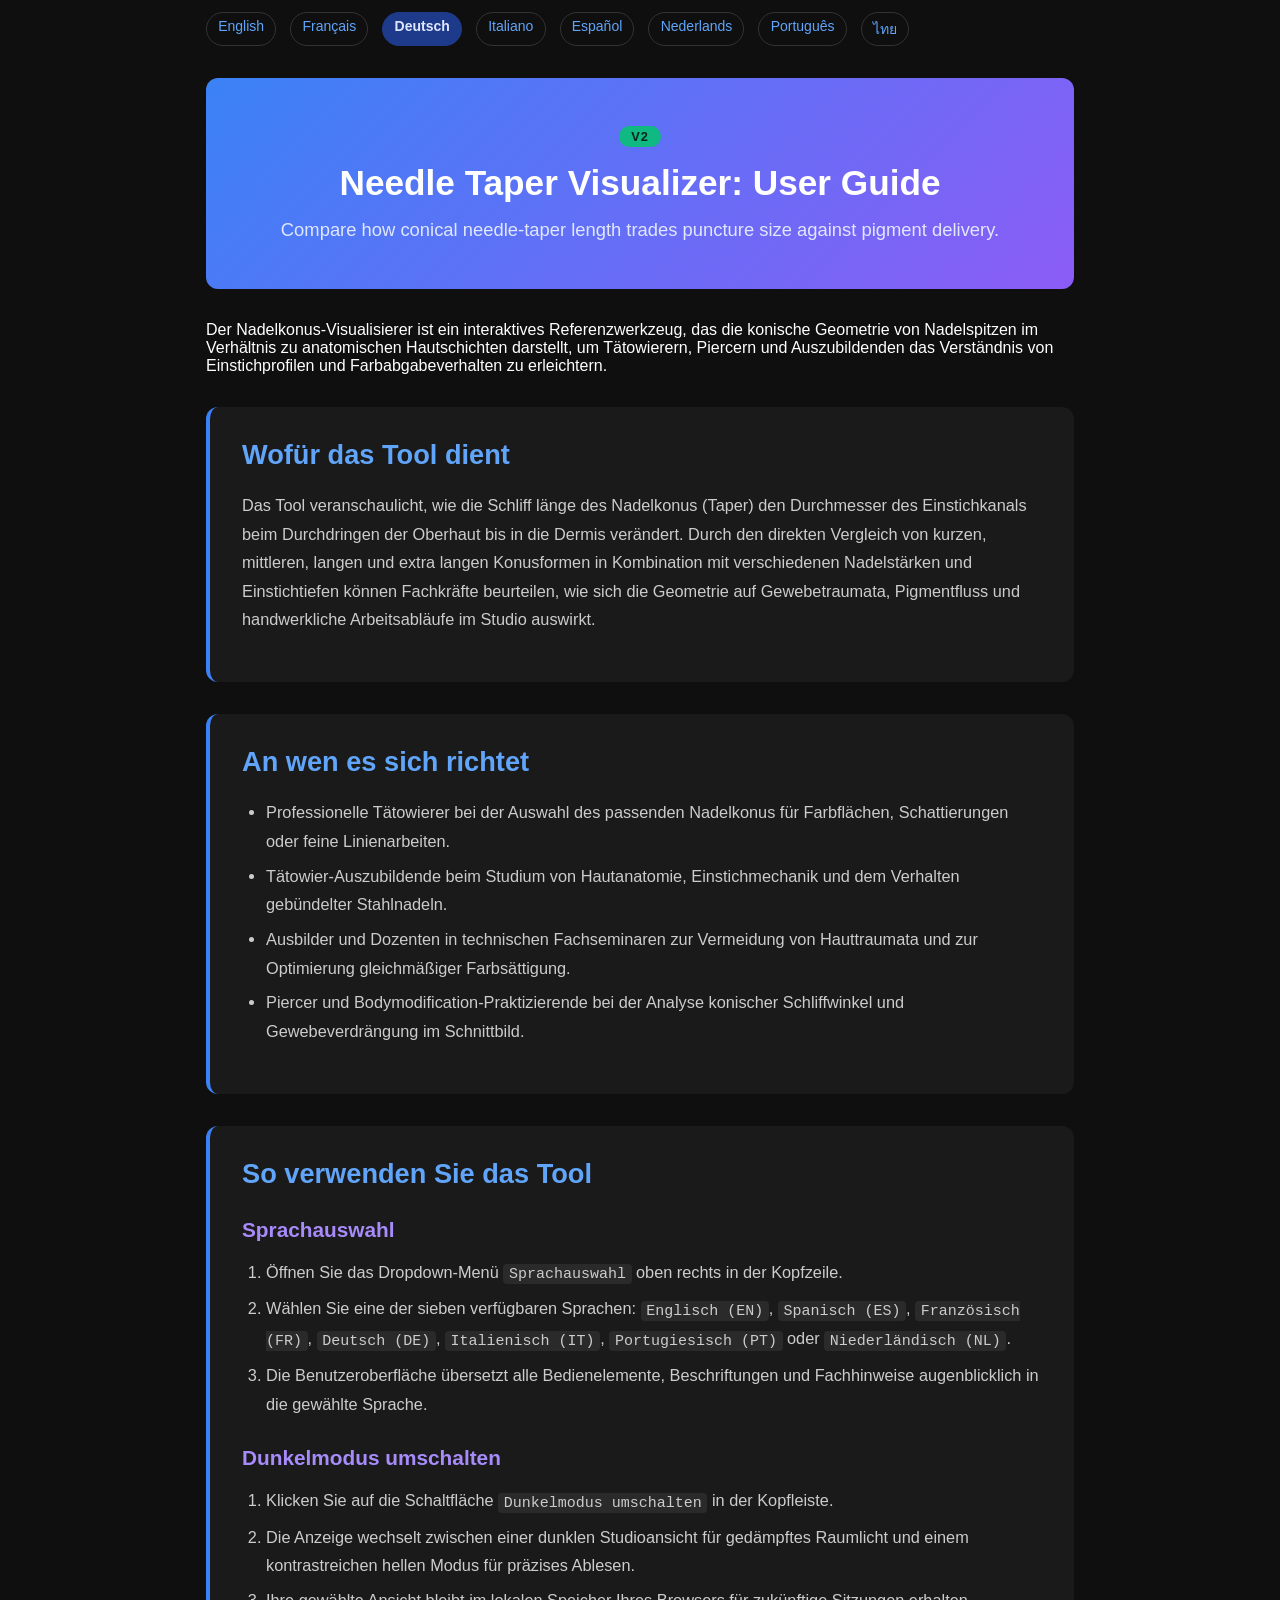
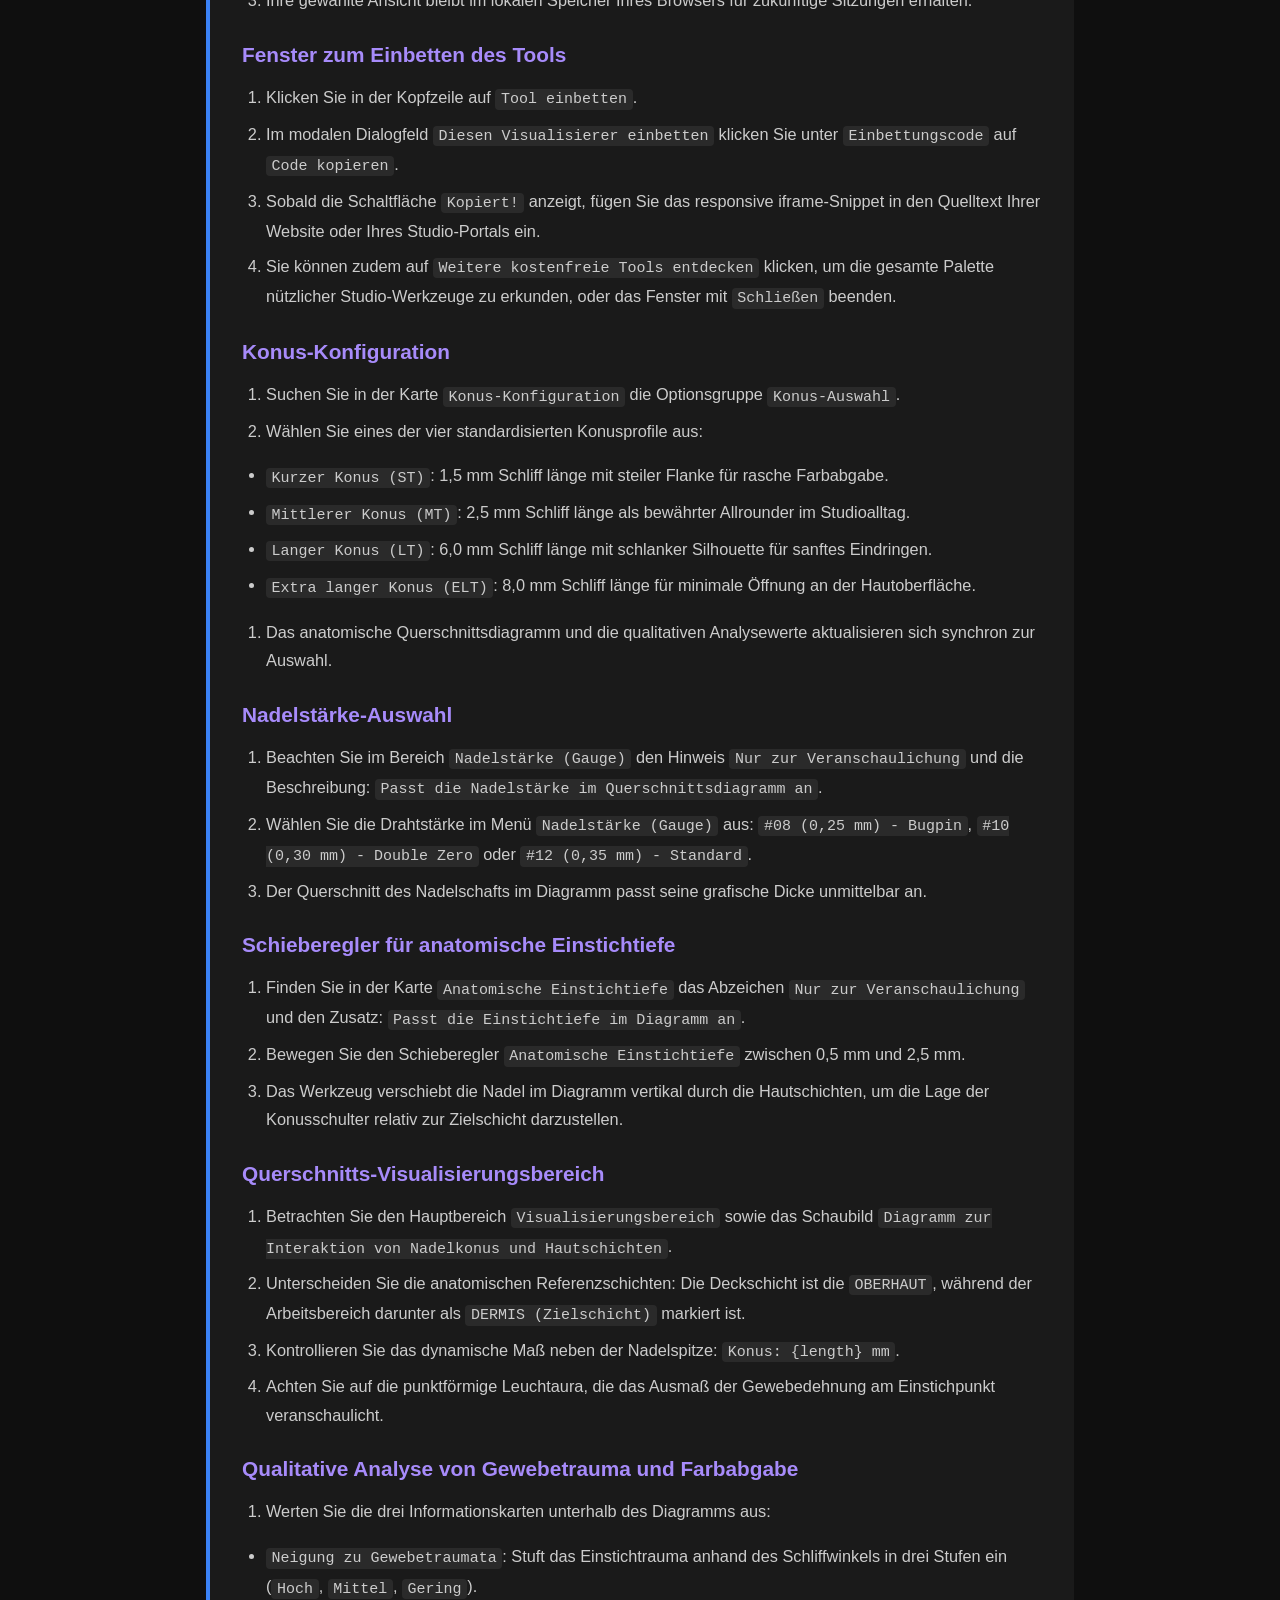
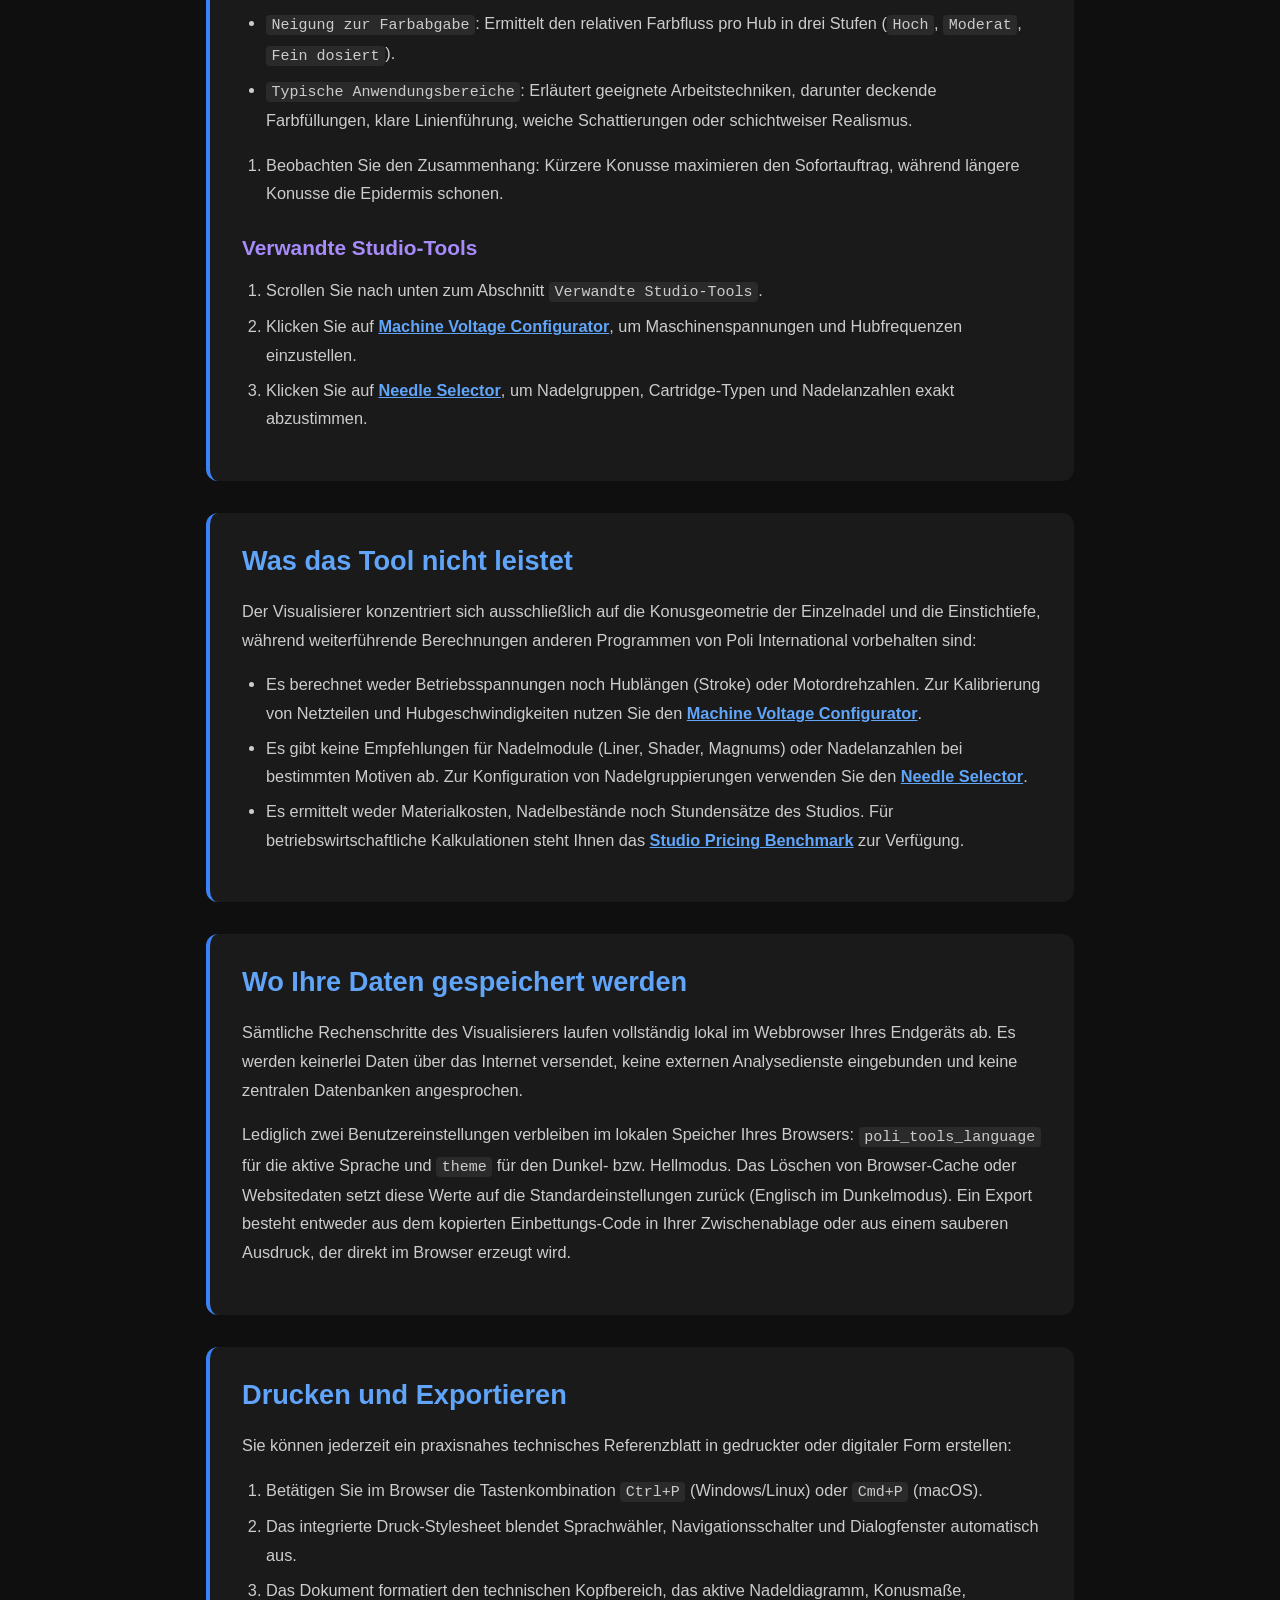
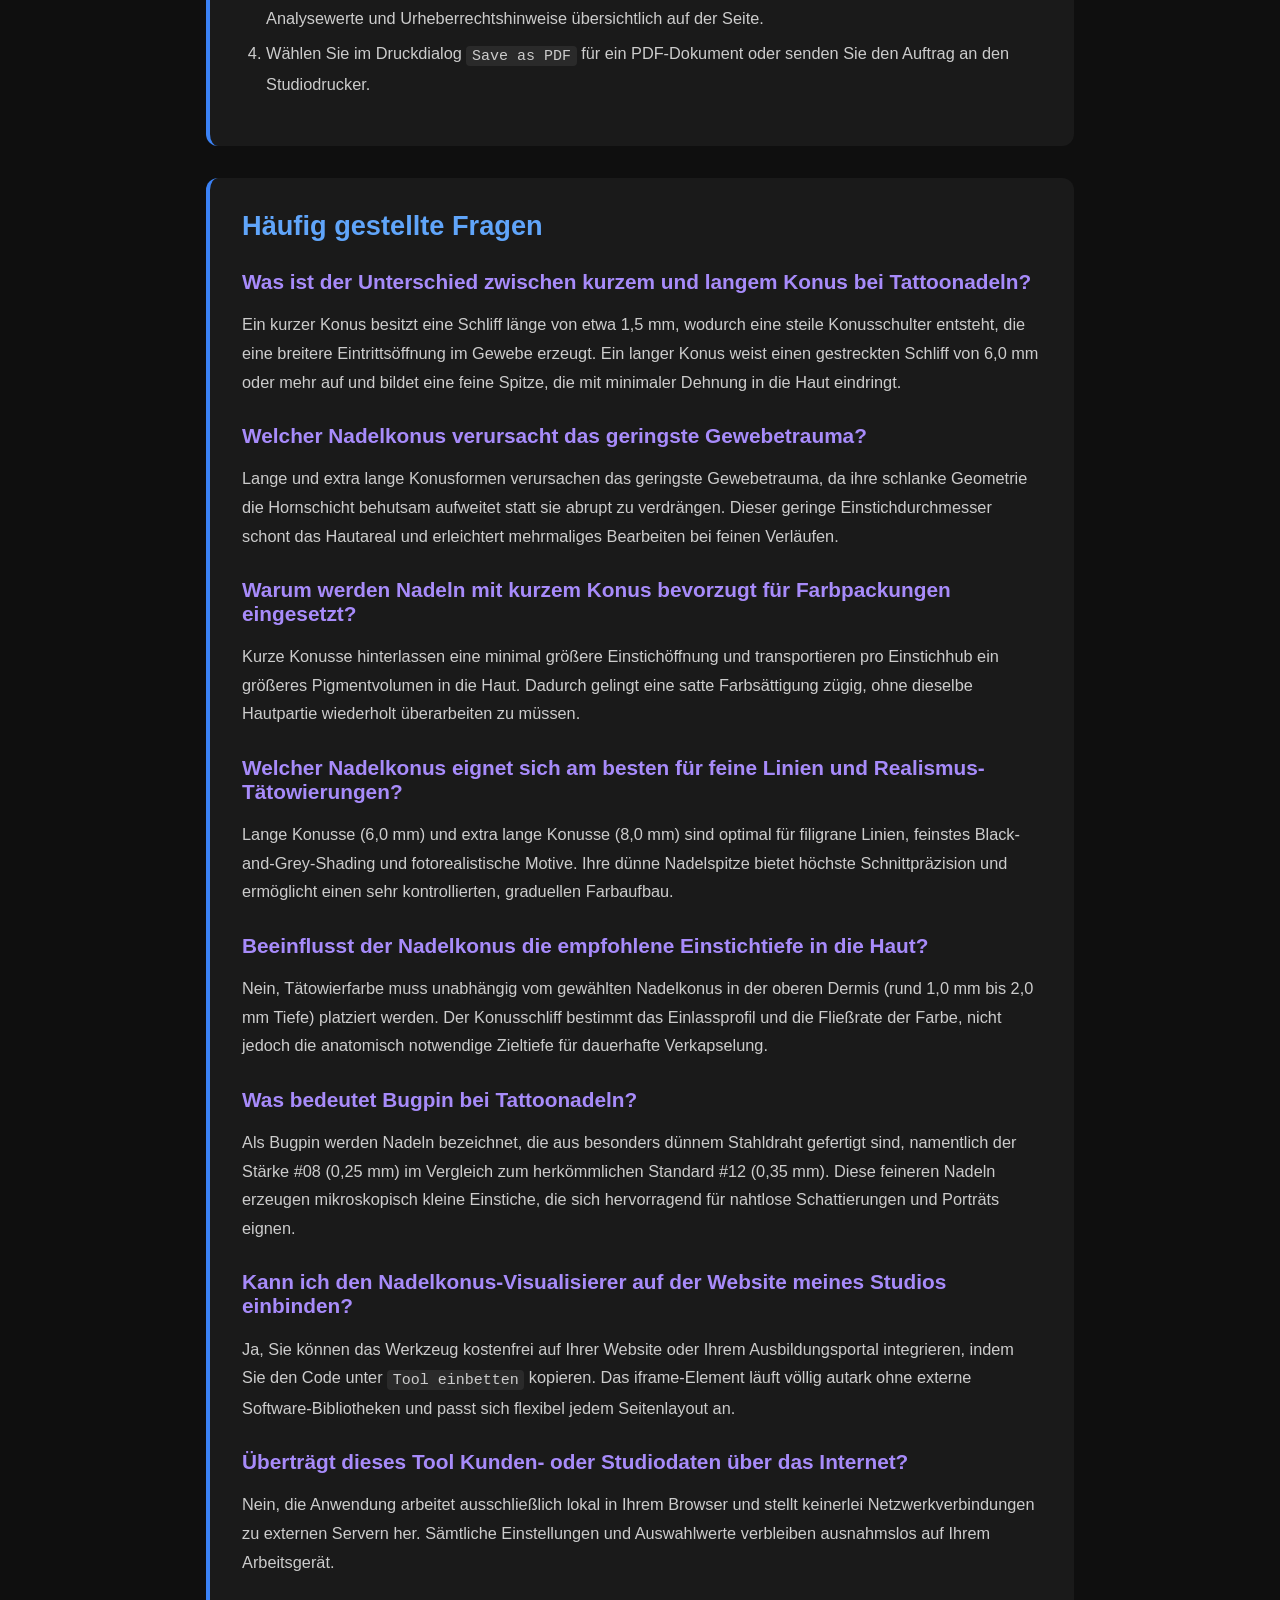
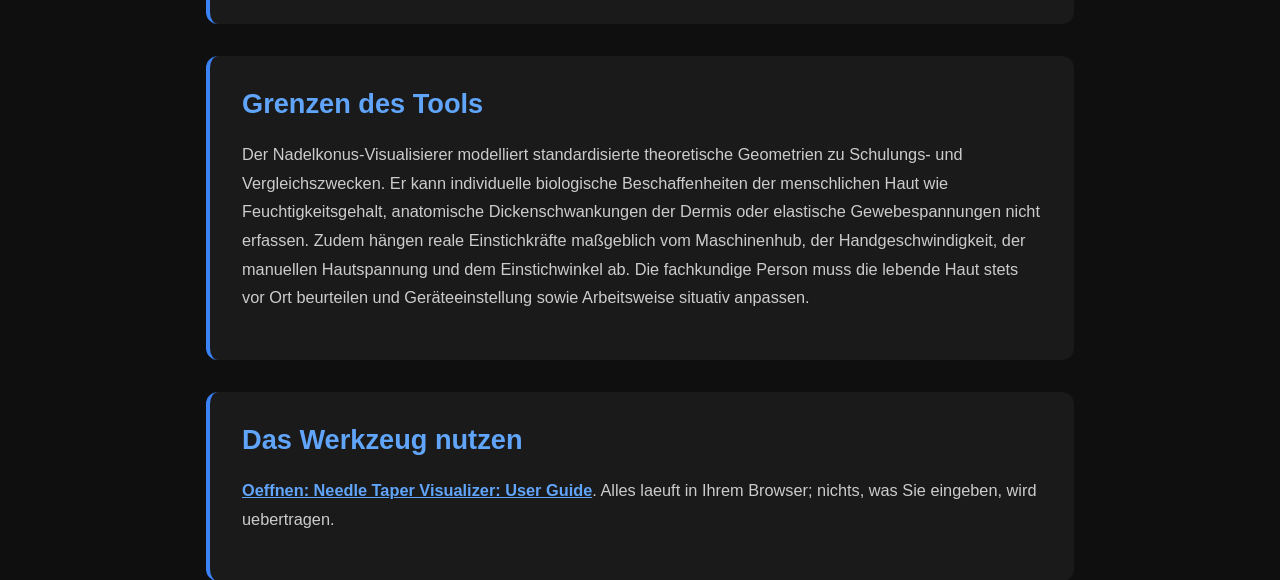
==== documentation-de.html @ 60e7bb3f "sync documentation-de.html from the live site The website copy of this tool moved on and the repo di" ====
<!DOCTYPE html>
<html lang="de">
<head><meta name="robots" content="noindex,nofollow">
    <meta charset="UTF-8">
    <meta name="viewport" content="width=device-width, initial-scale=1.0">
    <title>Needle Taper Visualizer: User Guide Dokumentation | Poli International</title>
    <meta name="description" content="Compare how conical needle-taper length trades puncture size against pigment delivery.">
    <link rel="canonical" href="https://poliinternational.com/needle-taper-visualizer/">
    <style>
        body { background: #0f0f0f; color: #fff; font-family: -apple-system, BlinkMacSystemFont, "Segoe UI", Roboto, sans-serif; margin: 0; padding: 0; }
        body.in-iframe .doc-hero h1 { display: none; }
        * { box-sizing: border-box; }
        .entry-content { max-width: 900px; margin: 0 auto; padding: 2rem 1rem; }
        .doc-hero { background: linear-gradient(135deg, #3B82F6, #8B5CF6); padding: 3rem 2rem; text-align: center; border-radius: 0.75rem; margin-bottom: 2rem; }
        .doc-hero h1 { font-size: 2.2rem; margin: 0 0 1rem; font-weight: 700; }
        .doc-hero p { font-size: 1.15rem; color: #E0E7FF; margin: 0; }
        .doc-hero .v2 { display: inline-block; margin-bottom: 1rem; padding: 0.2rem 0.75rem; border-radius: 999px; background: #10B981; color: #04241a; font-weight: 800; font-size: 0.8rem; letter-spacing: 0.08em; }
        .doc-section { margin: 2rem 0; padding: 2rem; background: #1a1a1a; border-radius: 0.75rem; border-left: 4px solid #3B82F6; }
        .doc-section h2 { color: #60A5FA; font-size: 1.7rem; margin: 0 0 1.25rem; font-weight: 600; }
        .doc-section h3 { color: #A78BFA; font-size: 1.3rem; margin: 1.75rem 0 0.75rem; font-weight: 600; }
        .doc-section p, .doc-section li { color: #ccc; line-height: 1.75; font-size: 1.02rem; }
        .doc-section ul, .doc-section ol { padding-left: 1.5rem; }
        .doc-section li { margin: 0.4rem 0; }
        .doc-section code { background: #2a2a2a; padding: 0.1rem 0.35rem; border-radius: 0.25rem; font-size: 0.92em; }
        .doc-section a { color: #60A5FA; font-weight: 600; }
        .highlight-box { background: linear-gradient(135deg, #1E3A8A, #4C1D95); padding: 1.25rem 1.5rem; border-radius: 0.5rem; margin: 1.5rem 0; border-left: 4px solid #10B981; }
        .highlight-box p { color: #E0E7FF; margin: 0; }
        table { width: 100%; border-collapse: collapse; margin: 1.5rem 0; }
        th, td { padding: 0.75rem; text-align: left; border: 1px solid #333; vertical-align: top; }
        th { background: #2a2a2a; color: #60A5FA; }
        td { color: #ccc; }
        .doc-langs { display: flex; flex-wrap: wrap; gap: 0.4rem; margin: 0 0 1.5rem; font-size: 0.9rem; }
        .doc-langs a, .doc-langs span { padding: 0.3rem 0.7rem; border-radius: 999px; border: 1px solid #333; text-decoration: none; }
        .doc-langs a { color: #60A5FA; }
        .doc-langs span { background: #1E3A8A; color: #E0E7FF; border-color: #1E3A8A; font-weight: 700; }
    </style>
</head>
<body>
<nav class="doc-langs" aria-label="Sprache der Dokumentation" style="display:flex;flex-wrap:wrap;gap:6px 14px;max-width:900px;margin:12px auto 0;padding:0 16px;font-size:14px;"><a lang="en" href="documentation.html">English</a><a lang="fr" href="documentation-fr.html">Français</a><span lang="de">Deutsch</span><a lang="it" href="documentation-it.html">Italiano</a><a lang="es" href="documentation-es.html">Español</a><a lang="nl" href="documentation-nl.html">Nederlands</a><a lang="pt" href="documentation-pt.html">Português</a><a lang="th" href="documentation-th.html">ไทย</a></nav>
<script>if (window.self !== window.top) document.body.classList.add('in-iframe');</script>
    <div class="entry-content">
        <div class="doc-hero">
            <span class="v2">V2</span>
            <h1>Needle Taper Visualizer: User Guide</h1>
            <p>Compare how conical needle-taper length trades puncture size against pigment delivery.</p>
        </div>
        <p>Der Nadelkonus-Visualisierer ist ein interaktives Referenzwerkzeug, das die konische Geometrie von Nadelspitzen im Verhältnis zu anatomischen Hautschichten darstellt, um Tätowierern, Piercern und Auszubildenden das Verständnis von Einstichprofilen und Farbabgabeverhalten zu erleichtern.</p>
        <div class="doc-section">
        <h2>Wofür das Tool dient</h2>
        <p>Das Tool veranschaulicht, wie die Schliff länge des Nadelkonus (Taper) den Durchmesser des Einstichkanals beim Durchdringen der Oberhaut bis in die Dermis verändert. Durch den direkten Vergleich von kurzen, mittleren, langen und extra langen Konusformen in Kombination mit verschiedenen Nadelstärken und Einstichtiefen können Fachkräfte beurteilen, wie sich die Geometrie auf Gewebetraumata, Pigmentfluss und handwerkliche Arbeitsabläufe im Studio auswirkt.</p>
        </div>
        <div class="doc-section">
        <h2>An wen es sich richtet</h2>
        <ul>
        <li>Professionelle Tätowierer bei der Auswahl des passenden Nadelkonus für Farbflächen, Schattierungen oder feine Linienarbeiten.</li>
        <li>Tätowier-Auszubildende beim Studium von Hautanatomie, Einstichmechanik und dem Verhalten gebündelter Stahlnadeln.</li>
        <li>Ausbilder und Dozenten in technischen Fachseminaren zur Vermeidung von Hauttraumata und zur Optimierung gleichmäßiger Farbsättigung.</li>
        <li>Piercer und Bodymodification-Praktizierende bei der Analyse konischer Schliffwinkel und Gewebeverdrängung im Schnittbild.</li>
        </ul>
        </div>
        <div class="doc-section">
        <h2>So verwenden Sie das Tool</h2>
        <h3>Sprachauswahl</h3>
        <ol>
        <li>Öffnen Sie das Dropdown-Menü <code>Sprachauswahl</code> oben rechts in der Kopfzeile.</li>
        <li>Wählen Sie eine der sieben verfügbaren Sprachen: <code>Englisch (EN)</code>, <code>Spanisch (ES)</code>, <code>Französisch (FR)</code>, <code>Deutsch (DE)</code>, <code>Italienisch (IT)</code>, <code>Portugiesisch (PT)</code> oder <code>Niederländisch (NL)</code>.</li>
        <li>Die Benutzeroberfläche übersetzt alle Bedienelemente, Beschriftungen und Fachhinweise augenblicklich in die gewählte Sprache.</li>
        </ol>
        <h3>Dunkelmodus umschalten</h3>
        <ol>
        <li>Klicken Sie auf die Schaltfläche <code>Dunkelmodus umschalten</code> in der Kopfleiste.</li>
        <li>Die Anzeige wechselt zwischen einer dunklen Studioansicht für gedämpftes Raumlicht und einem kontrastreichen hellen Modus für präzises Ablesen.</li>
        <li>Ihre gewählte Ansicht bleibt im lokalen Speicher Ihres Browsers für zukünftige Sitzungen erhalten.</li>
        </ol>
        <h3>Fenster zum Einbetten des Tools</h3>
        <ol>
        <li>Klicken Sie in der Kopfzeile auf <code>Tool einbetten</code>.</li>
        <li>Im modalen Dialogfeld <code>Diesen Visualisierer einbetten</code> klicken Sie unter <code>Einbettungscode</code> auf <code>Code kopieren</code>.</li>
        <li>Sobald die Schaltfläche <code>Kopiert!</code> anzeigt, fügen Sie das responsive iframe-Snippet in den Quelltext Ihrer Website oder Ihres Studio-Portals ein.</li>
        <li>Sie können zudem auf <code>Weitere kostenfreie Tools entdecken</code> klicken, um die gesamte Palette nützlicher Studio-Werkzeuge zu erkunden, oder das Fenster mit <code>Schließen</code> beenden.</li>
        </ol>
        <h3>Konus-Konfiguration</h3>
        <ol>
        <li>Suchen Sie in der Karte <code>Konus-Konfiguration</code> die Optionsgruppe <code>Konus-Auswahl</code>.</li>
        <li>Wählen Sie eines der vier standardisierten Konusprofile aus:</li>
        </ol>
        <ul>
        <li><code>Kurzer Konus (ST)</code>: 1,5 mm Schliff länge mit steiler Flanke für rasche Farbabgabe.</li>
        <li><code>Mittlerer Konus (MT)</code>: 2,5 mm Schliff länge als bewährter Allrounder im Studioalltag.</li>
        <li><code>Langer Konus (LT)</code>: 6,0 mm Schliff länge mit schlanker Silhouette für sanftes Eindringen.</li>
        <li><code>Extra langer Konus (ELT)</code>: 8,0 mm Schliff länge für minimale Öffnung an der Hautoberfläche.</li>
        </ul>
        <ol>
        <li>Das anatomische Querschnittsdiagramm und die qualitativen Analysewerte aktualisieren sich synchron zur Auswahl.</li>
        </ol>
        <h3>Nadelstärke-Auswahl</h3>
        <ol>
        <li>Beachten Sie im Bereich <code>Nadelstärke (Gauge)</code> den Hinweis <code>Nur zur Veranschaulichung</code> und die Beschreibung: <code>Passt die Nadelstärke im Querschnittsdiagramm an</code>.</li>
        <li>Wählen Sie die Drahtstärke im Menü <code>Nadelstärke (Gauge)</code> aus: <code>#08 (0,25 mm) - Bugpin</code>, <code>#10 (0,30 mm) - Double Zero</code> oder <code>#12 (0,35 mm) - Standard</code>.</li>
        <li>Der Querschnitt des Nadelschafts im Diagramm passt seine grafische Dicke unmittelbar an.</li>
        </ol>
        <h3>Schieberegler für anatomische Einstichtiefe</h3>
        <ol>
        <li>Finden Sie in der Karte <code>Anatomische Einstichtiefe</code> das Abzeichen <code>Nur zur Veranschaulichung</code> und den Zusatz: <code>Passt die Einstichtiefe im Diagramm an</code>.</li>
        <li>Bewegen Sie den Schieberegler <code>Anatomische Einstichtiefe</code> zwischen 0,5 mm und 2,5 mm.</li>
        <li>Das Werkzeug verschiebt die Nadel im Diagramm vertikal durch die Hautschichten, um die Lage der Konusschulter relativ zur Zielschicht darzustellen.</li>
        </ol>
        <h3>Querschnitts-Visualisierungsbereich</h3>
        <ol>
        <li>Betrachten Sie den Hauptbereich <code>Visualisierungsbereich</code> sowie das Schaubild <code>Diagramm zur Interaktion von Nadelkonus und Hautschichten</code>.</li>
        <li>Unterscheiden Sie die anatomischen Referenzschichten: Die Deckschicht ist die <code>OBERHAUT</code>, während der Arbeitsbereich darunter als <code>DERMIS (Zielschicht)</code> markiert ist.</li>
        <li>Kontrollieren Sie das dynamische Maß neben der Nadelspitze: <code>Konus: {length} mm</code>.</li>
        <li>Achten Sie auf die punktförmige Leuchtaura, die das Ausmaß der Gewebedehnung am Einstichpunkt veranschaulicht.</li>
        </ol>
        <h3>Qualitative Analyse von Gewebetrauma und Farbabgabe</h3>
        <ol>
        <li>Werten Sie die drei Informationskarten unterhalb des Diagramms aus:</li>
        </ol>
        <ul>
        <li><code>Neigung zu Gewebetraumata</code>: Stuft das Einstichtrauma anhand des Schliffwinkels in drei Stufen ein (<code>Hoch</code>, <code>Mittel</code>, <code>Gering</code>).</li>
        <li><code>Neigung zur Farbabgabe</code>: Ermittelt den relativen Farbfluss pro Hub in drei Stufen (<code>Hoch</code>, <code>Moderat</code>, <code>Fein dosiert</code>).</li>
        <li><code>Typische Anwendungsbereiche</code>: Erläutert geeignete Arbeitstechniken, darunter deckende Farbfüllungen, klare Linienführung, weiche Schattierungen oder schichtweiser Realismus.</li>
        </ul>
        <ol>
        <li>Beobachten Sie den Zusammenhang: Kürzere Konusse maximieren den Sofortauftrag, während längere Konusse die Epidermis schonen.</li>
        </ol>
        <h3>Verwandte Studio-Tools</h3>
        <ol>
        <li>Scrollen Sie nach unten zum Abschnitt <code>Verwandte Studio-Tools</code>.</li>
        <li>Klicken Sie auf <a href="https://poliinternational.com/machine-voltage-configurator/" target="_top">Machine Voltage Configurator</a>, um Maschinenspannungen und Hubfrequenzen einzustellen.</li>
        <li>Klicken Sie auf <a href="https://poliinternational.com/needle-selector/" target="_top">Needle Selector</a>, um Nadelgruppen, Cartridge-Typen und Nadelanzahlen exakt abzustimmen.</li>
        </ol>
        </div>
        <div class="doc-section">
        <h2>Was das Tool nicht leistet</h2>
        <p>Der Visualisierer konzentriert sich ausschließlich auf die Konusgeometrie der Einzelnadel und die Einstichtiefe, während weiterführende Berechnungen anderen Programmen von Poli International vorbehalten sind:</p>
        <ul>
        <li>Es berechnet weder Betriebsspannungen noch Hublängen (Stroke) oder Motordrehzahlen. Zur Kalibrierung von Netzteilen und Hubgeschwindigkeiten nutzen Sie den <a href="https://poliinternational.com/machine-voltage-configurator/" target="_top">Machine Voltage Configurator</a>.</li>
        <li>Es gibt keine Empfehlungen für Nadelmodule (Liner, Shader, Magnums) oder Nadelanzahlen bei bestimmten Motiven ab. Zur Konfiguration von Nadelgruppierungen verwenden Sie den <a href="https://poliinternational.com/needle-selector/" target="_top">Needle Selector</a>.</li>
        <li>Es ermittelt weder Materialkosten, Nadelbestände noch Stundensätze des Studios. Für betriebswirtschaftliche Kalkulationen steht Ihnen das <a href="https://poliinternational.com/studio-pricing-benchmark/" target="_top">Studio Pricing Benchmark</a> zur Verfügung.</li>
        </ul>
        </div>
        <div class="doc-section">
        <h2>Wo Ihre Daten gespeichert werden</h2>
        <p>Sämtliche Rechenschritte des Visualisierers laufen vollständig lokal im Webbrowser Ihres Endgeräts ab. Es werden keinerlei Daten über das Internet versendet, keine externen Analysedienste eingebunden und keine zentralen Datenbanken angesprochen.</p>
        <p>Lediglich zwei Benutzereinstellungen verbleiben im lokalen Speicher Ihres Browsers: <code>poli_tools_language</code> für die aktive Sprache und <code>theme</code> für den Dunkel- bzw. Hellmodus. Das Löschen von Browser-Cache oder Websitedaten setzt diese Werte auf die Standardeinstellungen zurück (Englisch im Dunkelmodus). Ein Export besteht entweder aus dem kopierten Einbettungs-Code in Ihrer Zwischenablage oder aus einem sauberen Ausdruck, der direkt im Browser erzeugt wird.</p>
        </div>
        <div class="doc-section">
        <h2>Drucken und Exportieren</h2>
        <p>Sie können jederzeit ein praxisnahes technisches Referenzblatt in gedruckter oder digitaler Form erstellen:</p>
        <ol>
        <li>Betätigen Sie im Browser die Tastenkombination <code>Ctrl+P</code> (Windows/Linux) oder <code>Cmd+P</code> (macOS).</li>
        <li>Das integrierte Druck-Stylesheet blendet Sprachwähler, Navigationsschalter und Dialogfenster automatisch aus.</li>
        <li>Das Dokument formatiert den technischen Kopfbereich, das aktive Nadeldiagramm, Konusmaße, Analysewerte und Urheberrechtshinweise übersichtlich auf der Seite.</li>
        <li>Wählen Sie im Druckdialog <code>Save as PDF</code> für ein PDF-Dokument oder senden Sie den Auftrag an den Studiodrucker.</li>
        </ol>
        </div>
        <div class="doc-section">
        <h2>Häufig gestellte Fragen</h2>
        <h3>Was ist der Unterschied zwischen kurzem und langem Konus bei Tattoonadeln?</h3>
        <p>Ein kurzer Konus besitzt eine Schliff länge von etwa 1,5 mm, wodurch eine steile Konusschulter entsteht, die eine breitere Eintrittsöffnung im Gewebe erzeugt. Ein langer Konus weist einen gestreckten Schliff von 6,0 mm oder mehr auf und bildet eine feine Spitze, die mit minimaler Dehnung in die Haut eindringt.</p>
        <h3>Welcher Nadelkonus verursacht das geringste Gewebetrauma?</h3>
        <p>Lange und extra lange Konusformen verursachen das geringste Gewebetrauma, da ihre schlanke Geometrie die Hornschicht behutsam aufweitet statt sie abrupt zu verdrängen. Dieser geringe Einstichdurchmesser schont das Hautareal und erleichtert mehrmaliges Bearbeiten bei feinen Verläufen.</p>
        <h3>Warum werden Nadeln mit kurzem Konus bevorzugt für Farbpackungen eingesetzt?</h3>
        <p>Kurze Konusse hinterlassen eine minimal größere Einstichöffnung und transportieren pro Einstichhub ein größeres Pigmentvolumen in die Haut. Dadurch gelingt eine satte Farbsättigung zügig, ohne dieselbe Hautpartie wiederholt überarbeiten zu müssen.</p>
        <h3>Welcher Nadelkonus eignet sich am besten für feine Linien und Realismus-Tätowierungen?</h3>
        <p>Lange Konusse (6,0 mm) und extra lange Konusse (8,0 mm) sind optimal für filigrane Linien, feinstes Black-and-Grey-Shading und fotorealistische Motive. Ihre dünne Nadelspitze bietet höchste Schnittpräzision und ermöglicht einen sehr kontrollierten, graduellen Farbaufbau.</p>
        <h3>Beeinflusst der Nadelkonus die empfohlene Einstichtiefe in die Haut?</h3>
        <p>Nein, Tätowierfarbe muss unabhängig vom gewählten Nadelkonus in der oberen Dermis (rund 1,0 mm bis 2,0 mm Tiefe) platziert werden. Der Konusschliff bestimmt das Einlassprofil und die Fließrate der Farbe, nicht jedoch die anatomisch notwendige Zieltiefe für dauerhafte Verkapselung.</p>
        <h3>Was bedeutet Bugpin bei Tattoonadeln?</h3>
        <p>Als Bugpin werden Nadeln bezeichnet, die aus besonders dünnem Stahldraht gefertigt sind, namentlich der Stärke #08 (0,25 mm) im Vergleich zum herkömmlichen Standard #12 (0,35 mm). Diese feineren Nadeln erzeugen mikroskopisch kleine Einstiche, die sich hervorragend für nahtlose Schattierungen und Porträts eignen.</p>
        <h3>Kann ich den Nadelkonus-Visualisierer auf der Website meines Studios einbinden?</h3>
        <p>Ja, Sie können das Werkzeug kostenfrei auf Ihrer Website oder Ihrem Ausbildungsportal integrieren, indem Sie den Code unter <code>Tool einbetten</code> kopieren. Das iframe-Element läuft völlig autark ohne externe Software-Bibliotheken und passt sich flexibel jedem Seitenlayout an.</p>
        <h3>Überträgt dieses Tool Kunden- oder Studiodaten über das Internet?</h3>
        <p>Nein, die Anwendung arbeitet ausschließlich lokal in Ihrem Browser und stellt keinerlei Netzwerkverbindungen zu externen Servern her. Sämtliche Einstellungen und Auswahlwerte verbleiben ausnahmslos auf Ihrem Arbeitsgerät.</p>
        </div>
        <div class="doc-section">
        <h2>Grenzen des Tools</h2>
        <p>Der Nadelkonus-Visualisierer modelliert standardisierte theoretische Geometrien zu Schulungs- und Vergleichszwecken. Er kann individuelle biologische Beschaffenheiten der menschlichen Haut wie Feuchtigkeitsgehalt, anatomische Dickenschwankungen der Dermis oder elastische Gewebespannungen nicht erfassen. Zudem hängen reale Einstichkräfte maßgeblich vom Maschinenhub, der Handgeschwindigkeit, der manuellen Hautspannung und dem Einstichwinkel ab. Die fachkundige Person muss die lebende Haut stets vor Ort beurteilen und Geräteeinstellung sowie Arbeitsweise situativ anpassen.</p>
        </div>
        <div class="doc-section">
            <h2>Das Werkzeug nutzen</h2>
            <p><a href="https://poliinternational.com/needle-taper-visualizer/" target="_top">Oeffnen: Needle Taper Visualizer: User Guide</a>. Alles laeuft in Ihrem Browser; nichts, was Sie eingeben, wird uebertragen.</p>
        </div>
    </div>
</body>
</html>
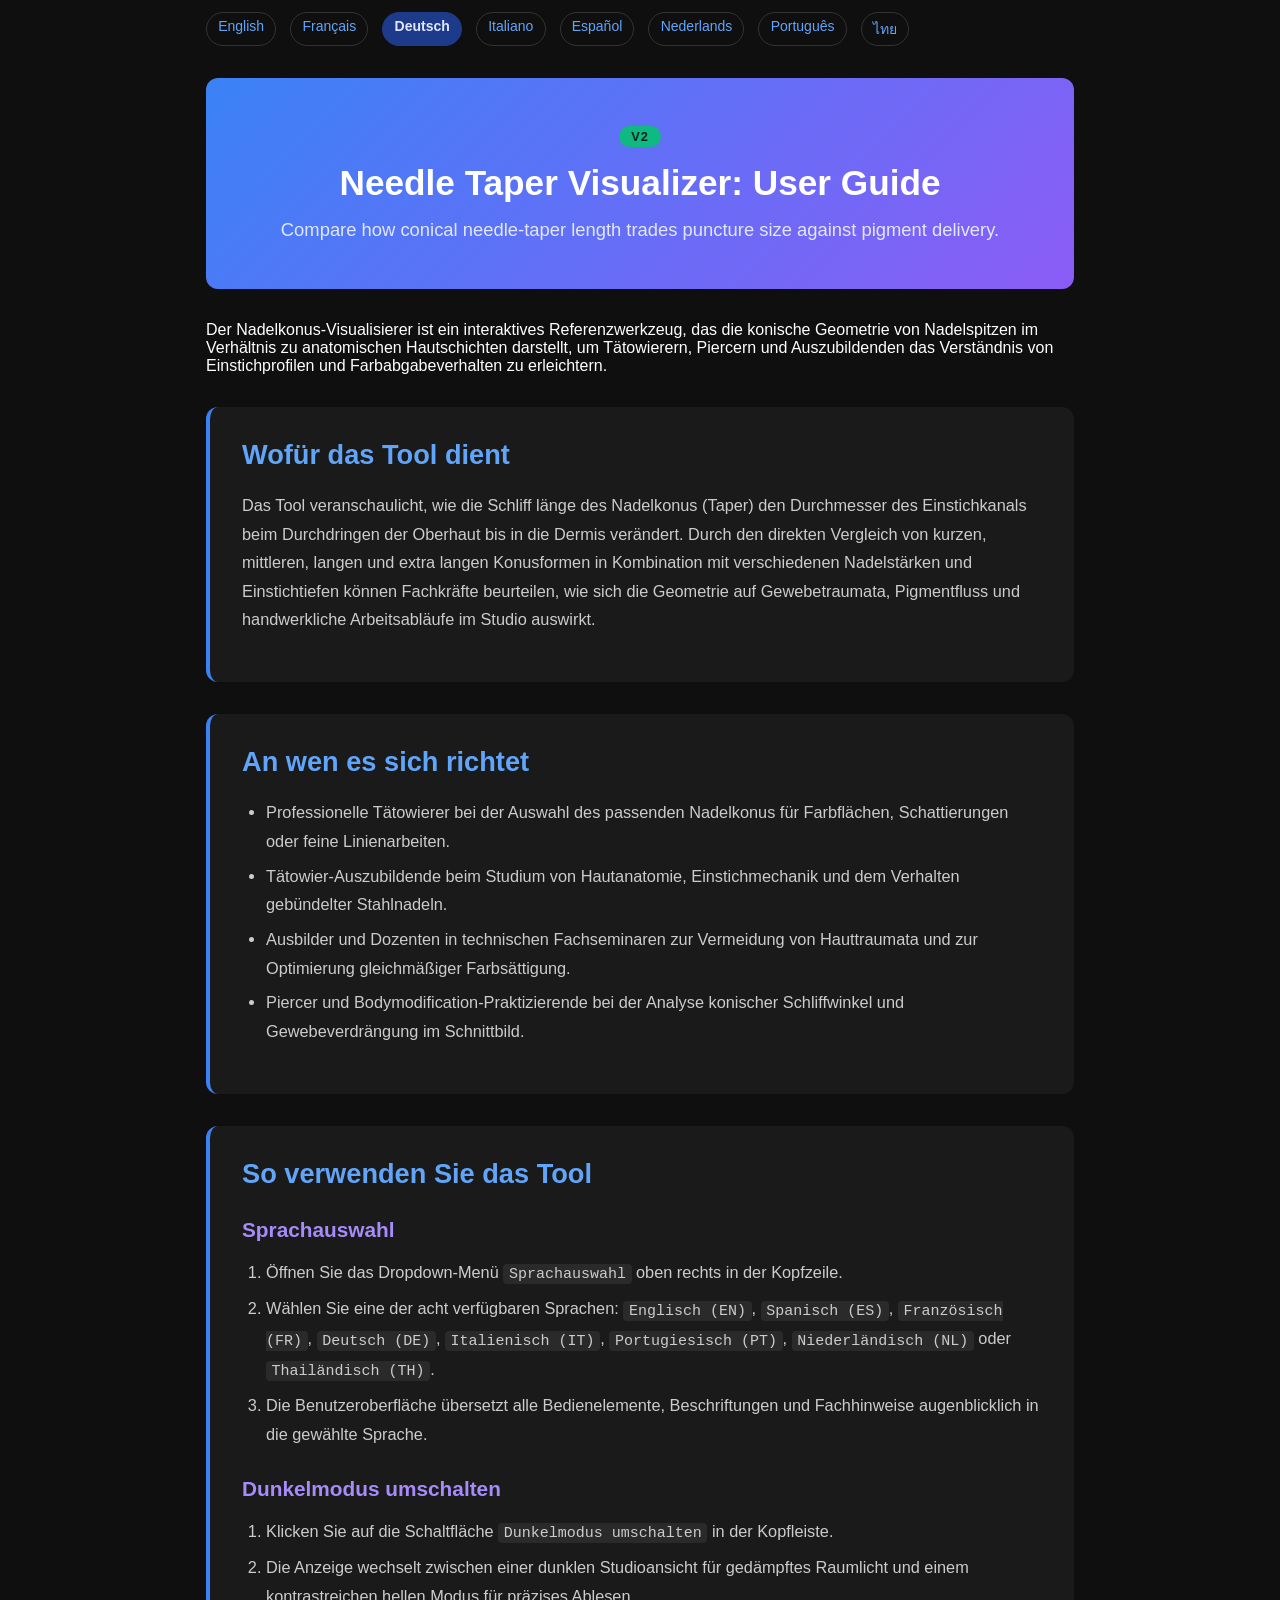
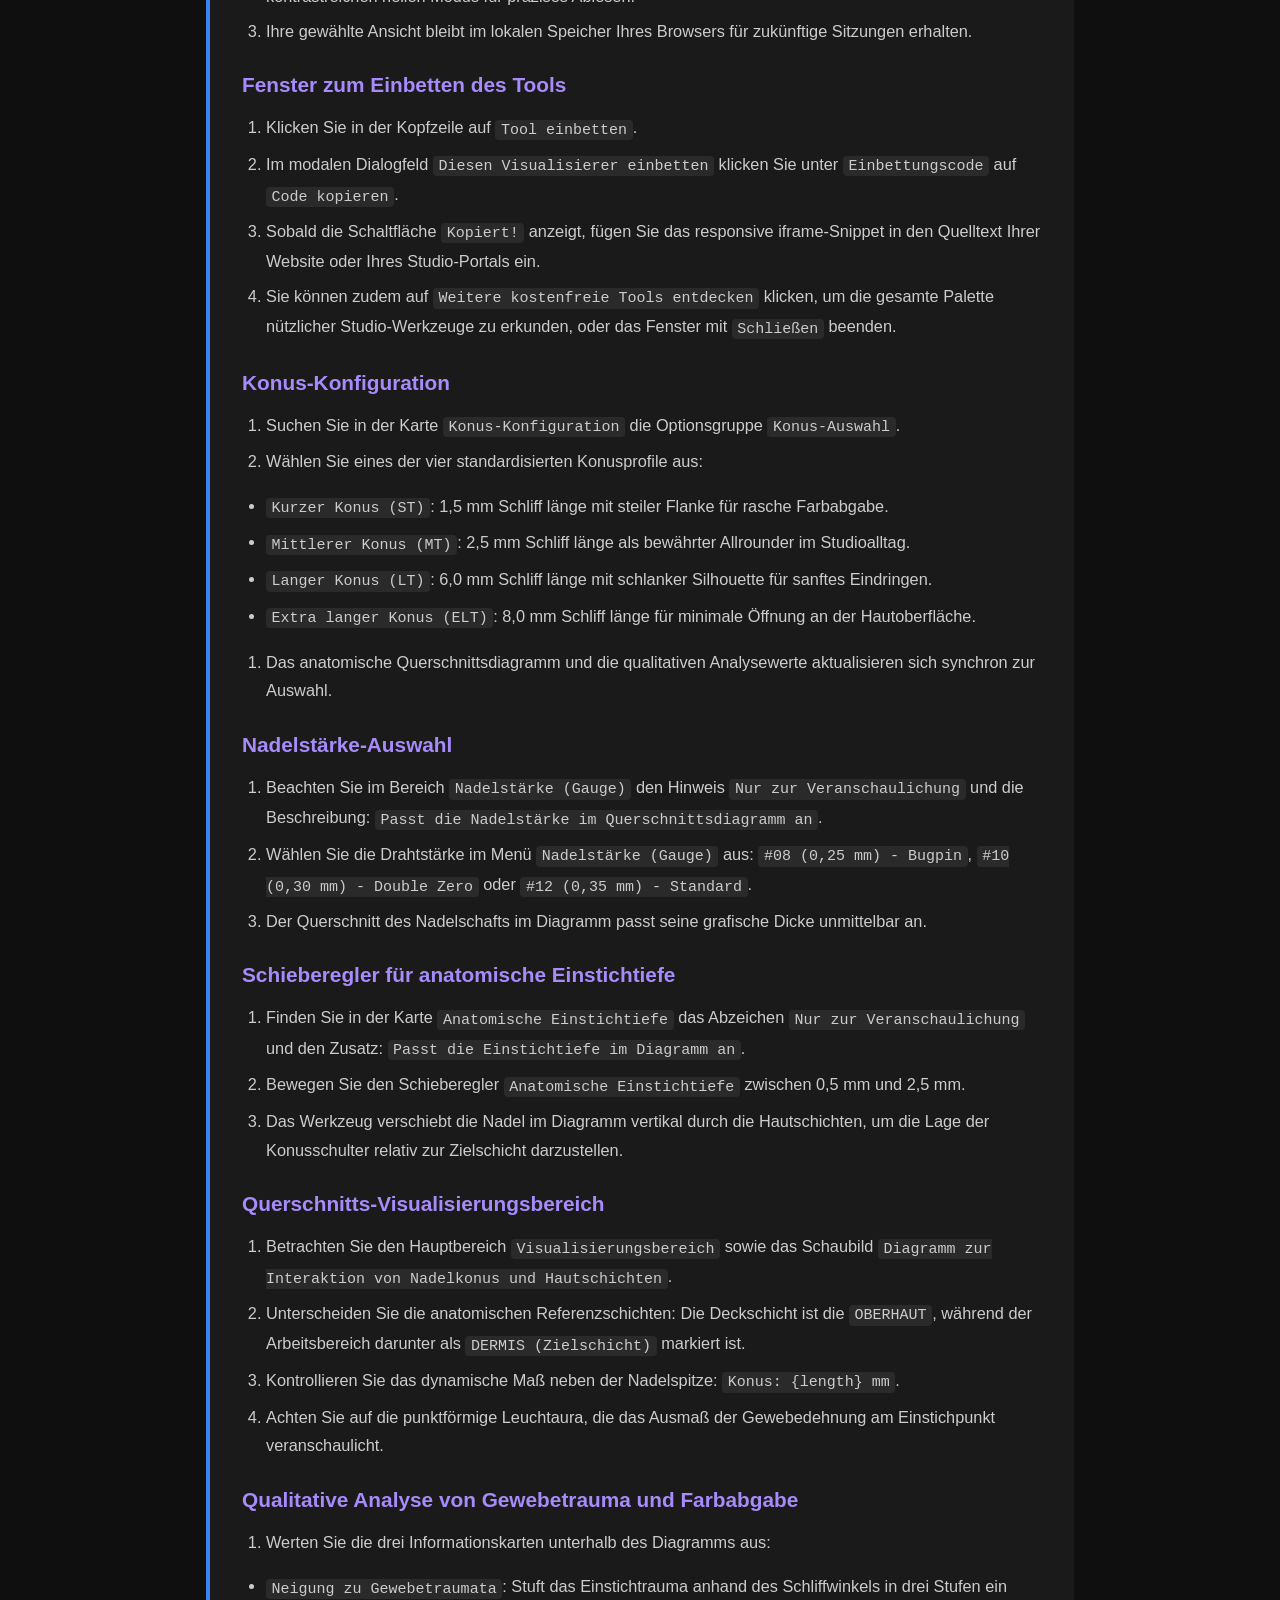
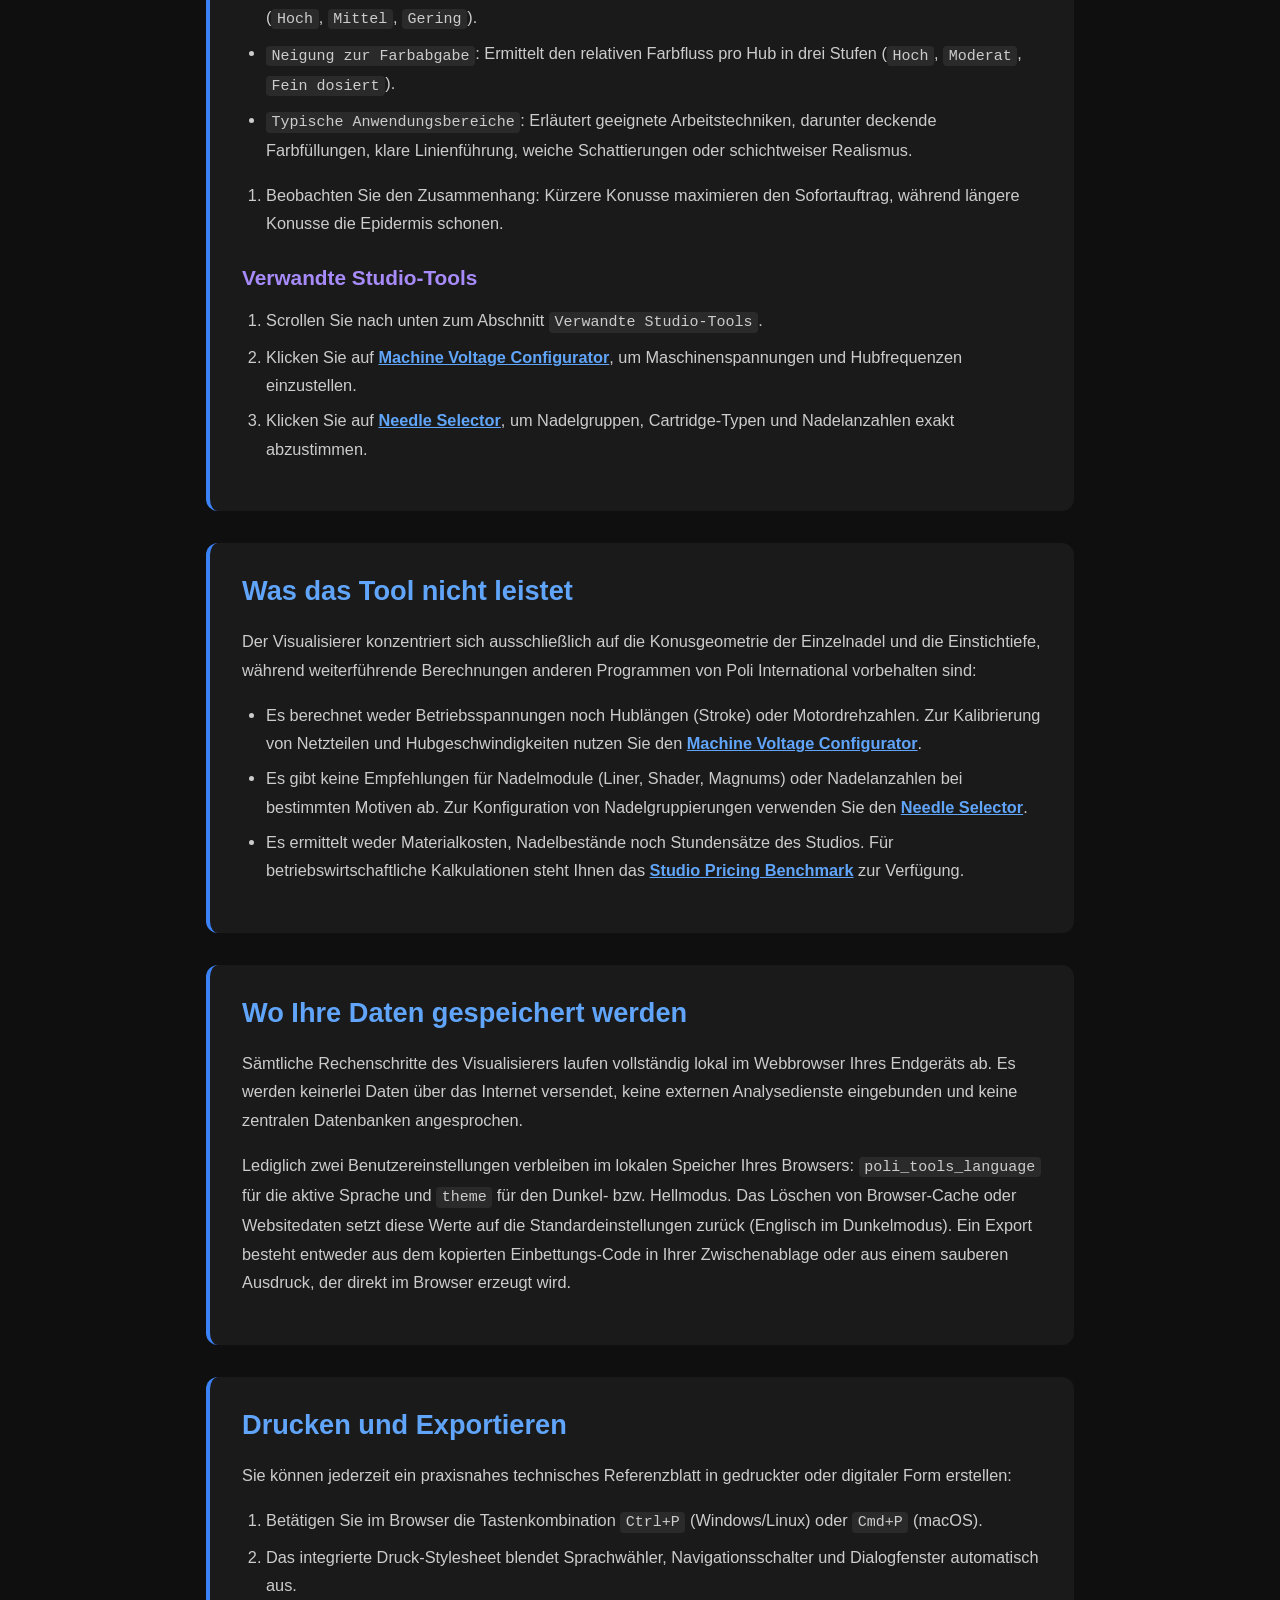
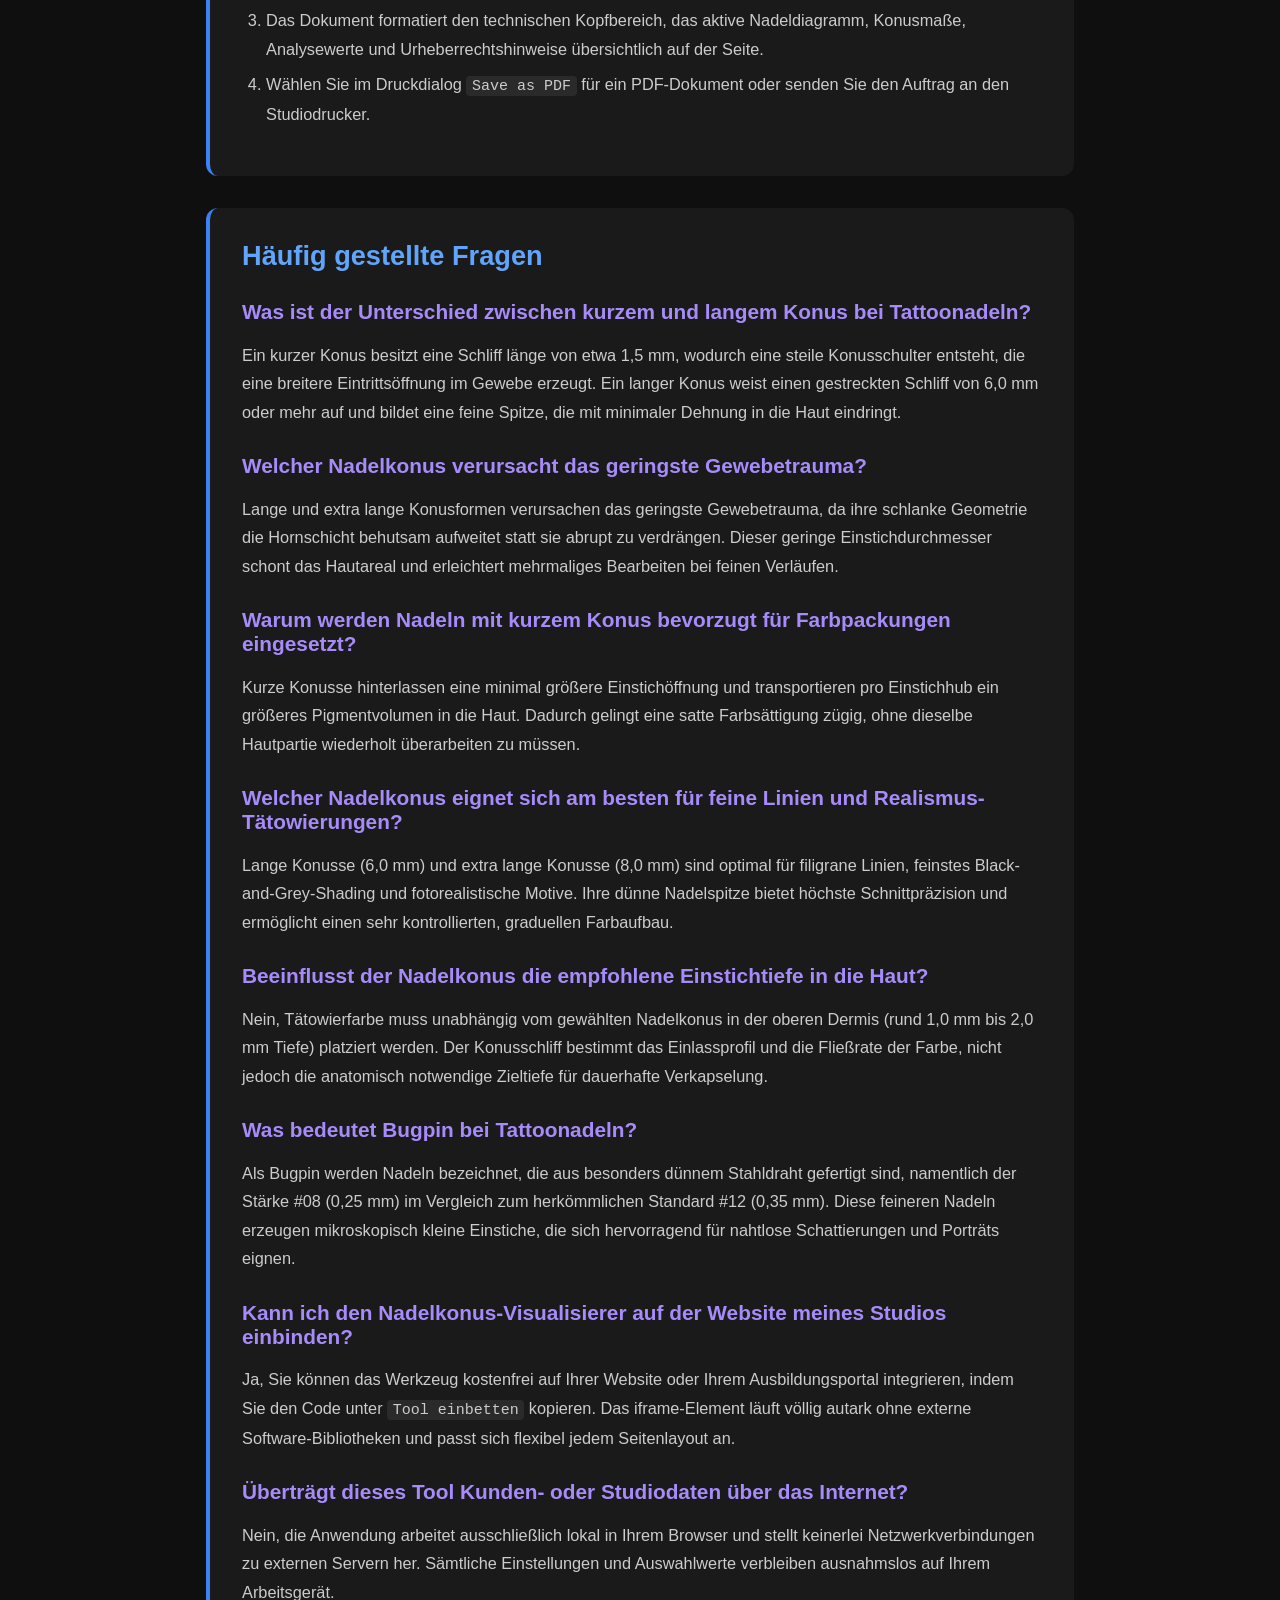
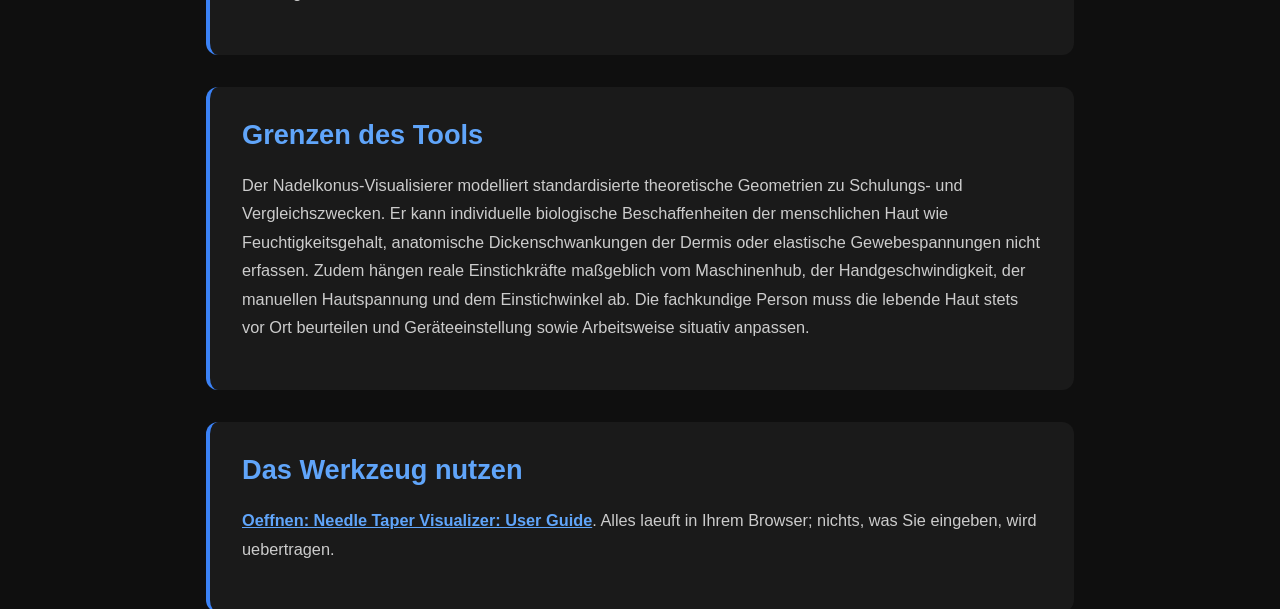
==== commit 8e4e80e5: "sync documentation-de.html from the live site The website copy of this tool moved on and the repo di" ====
--- a/documentation-de.html
+++ b/documentation-de.html
@@ -63,7 +63,7 @@
         <h3>Sprachauswahl</h3>
         <ol>
         <li>Öffnen Sie das Dropdown-Menü <code>Sprachauswahl</code> oben rechts in der Kopfzeile.</li>
-        <li>Wählen Sie eine der sieben verfügbaren Sprachen: <code>Englisch (EN)</code>, <code>Spanisch (ES)</code>, <code>Französisch (FR)</code>, <code>Deutsch (DE)</code>, <code>Italienisch (IT)</code>, <code>Portugiesisch (PT)</code> oder <code>Niederländisch (NL)</code>.</li>
+        <li>Wählen Sie eine der acht verfügbaren Sprachen: <code>Englisch (EN)</code>, <code>Spanisch (ES)</code>, <code>Französisch (FR)</code>, <code>Deutsch (DE)</code>, <code>Italienisch (IT)</code>, <code>Portugiesisch (PT)</code>, <code>Niederländisch (NL)</code> oder <code>Thailändisch (TH)</code>.</li>
         <li>Die Benutzeroberfläche übersetzt alle Bedienelemente, Beschriftungen und Fachhinweise augenblicklich in die gewählte Sprache.</li>
         </ol>
         <h3>Dunkelmodus umschalten</h3>
